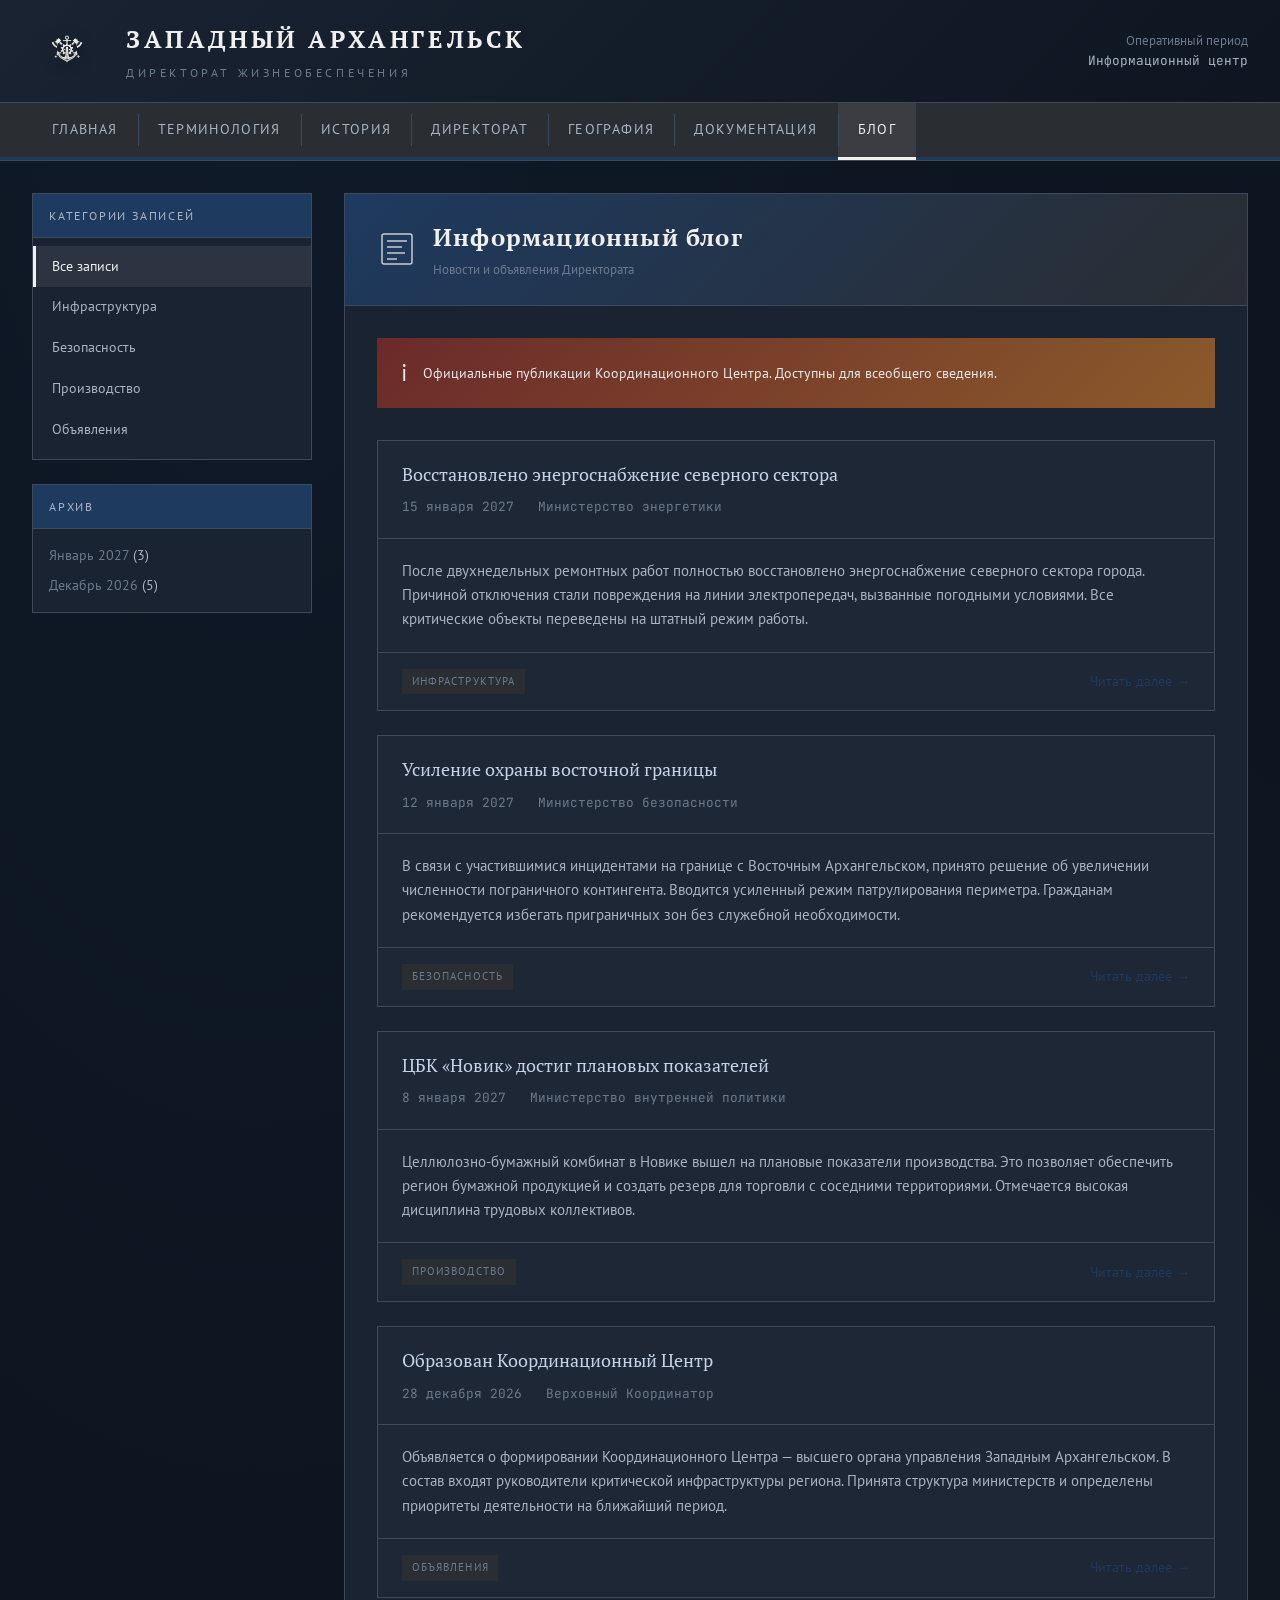
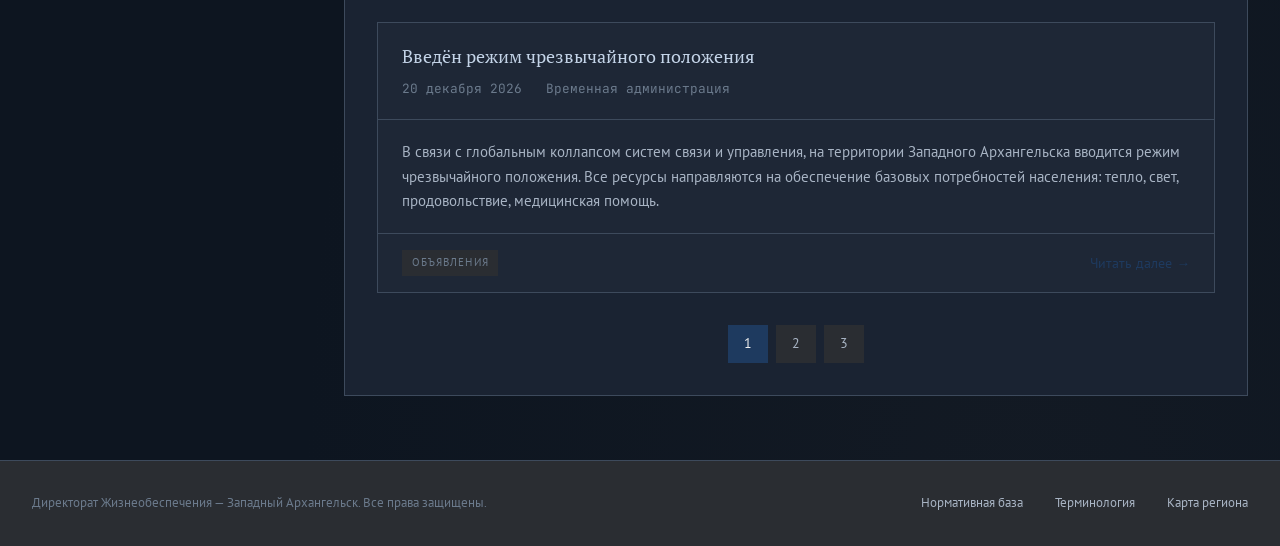
==== blog.html @ 5dd46bef "Add initial blog.html file with structure and content This file contains the complete HTML structure" ====
<!DOCTYPE html>
<html lang="ru">
<head>
    <meta charset="UTF-8">
    <meta name="viewport" content="width=device-width, initial-scale=1.0">
    <title>Блог — Директорат Жизнеобеспечения</title>
    <link rel="stylesheet" href="style.css">
</head>
<body>
    <header class="header">
        <div class="header-top">
            <div class="logo-section">
                <img src="emblem.png" alt="Герб Западного Архангельска" class="emblem" onerror="this.outerHTML='<div class=\'emblem-placeholder\'>Герб ЗА</div>'">
                <div class="title-section">
                    <h1 class="main-title">Западный Архангельск</h1>
                    <span class="subtitle">Директорат Жизнеобеспечения</span>
                </div>
            </div>
            <div class="header-meta">
                <div>Оперативный период</div>
                <div class="date">Информационный центр</div>
            </div>
        </div>
        <nav class="main-nav">
            <div class="nav-container">
                <a href="index.html" class="nav-item">Главная</a>
                <a href="terms.html" class="nav-item">Терминология</a>
                <a href="history.html" class="nav-item">История</a>
                <a href="directorate.html" class="nav-item">Директорат</a>
                <a href="geography.html" class="nav-item">География</a>
                <a href="documents.html" class="nav-item">Документация</a>
                <a href="blog.html" class="nav-item active">Блог</a>
            </div>
        </nav>
    </header>

    <main class="main-content">
        <aside class="sidebar">
            <div class="sidebar-section">
                <div class="sidebar-header">Категории записей</div>
                <div class="sidebar-content">
                    <a href="#" class="sidebar-link active">Все записи</a>
                    <a href="#" class="sidebar-link">Инфраструктура</a>
                    <a href="#" class="sidebar-link">Безопасность</a>
                    <a href="#" class="sidebar-link">Производство</a>
                    <a href="#" class="sidebar-link">Объявления</a>
                </div>
            </div>
            
            <div class="sidebar-section">
                <div class="sidebar-header">Архив</div>
                <div class="sidebar-content" style="padding: 1rem;">
                    <div style="font-size: 0.85rem; color: var(--text-muted);">
                        <p>Январь 2027 <span style="color: var(--text-secondary);">(3)</span></p>
                        <p style="margin-top: 0.5rem;">Декабрь 2026 <span style="color: var(--text-secondary);">(5)</span></p>
                    </div>
                </div>
            </div>
        </aside>

        <div class="content-area">
            <div class="content-header">
                <svg class="content-icon" viewBox="0 0 40 40" fill="none" stroke="#f0f0f0">
                    <rect x="5" y="5" width="30" height="30" rx="2" stroke-width="1.5"/>
                    <path d="M10 12 L30 12 M10 18 L25 18 M10 24 L28 24 M10 30 L20 30" stroke-width="1.5"/>
                </svg>
                <div>
                    <h1 class="content-title">Информационный блог</h1>
                    <div class="content-subtitle">Новости и объявления Директората</div>
                </div>
            </div>
            
            <div class="content-body">
                <div class="warning-banner" style="margin-bottom: 2rem;">
                    <span class="warning-icon">i</span>
                    <span class="warning-text">Официальные публикации Координационного Центра. Доступны для всеобщего сведения.</span>
                </div>

                <!-- Blog Post 1 -->
                <article class="blog-post">
                    <div class="blog-post-header">
                        <a href="#" class="blog-post-title">Восстановлено энергоснабжение северного сектора</a>
                        <div class="blog-post-meta">
                            <span>15 января 2027</span>
                            <span>Министерство энергетики</span>
                        </div>
                    </div>
                    <div class="blog-post-body">
                        После двухнедельных ремонтных работ полностью восстановлено энергоснабжение северного сектора города. Причиной отключения стали повреждения на линии электропередач, вызванные погодными условиями. Все критические объекты переведены на штатный режим работы.
                    </div>
                    <div class="blog-post-footer">
                        <span class="blog-tag">Инфраструктура</span>
                        <a href="#" class="read-more">Читать далее →</a>
                    </div>
                </article>

                <!-- Blog Post 2 -->
                <article class="blog-post">
                    <div class="blog-post-header">
                        <a href="#" class="blog-post-title">Усиление охраны восточной границы</a>
                        <div class="blog-post-meta">
                            <span>12 января 2027</span>
                            <span>Министерство безопасности</span>
                        </div>
                    </div>
                    <div class="blog-post-body">
                        В связи с участившимися инцидентами на границе с Восточным Архангельском, принято решение об увеличении численности пограничного контингента. Вводится усиленный режим патрулирования периметра. Гражданам рекомендуется избегать приграничных зон без служебной необходимости.
                    </div>
                    <div class="blog-post-footer">
                        <span class="blog-tag">Безопасность</span>
                        <a href="#" class="read-more">Читать далее →</a>
                    </div>
                </article>

                <!-- Blog Post 3 -->
                <article class="blog-post">
                    <div class="blog-post-header">
                        <a href="#" class="blog-post-title">ЦБК «Новик» достиг плановых показателей</a>
                        <div class="blog-post-meta">
                            <span>8 января 2027</span>
                            <span>Министерство внутренней политики</span>
                        </div>
                    </div>
                    <div class="blog-post-body">
                        Целлюлозно-бумажный комбинат в Новике вышел на плановые показатели производства. Это позволяет обеспечить регион бумажной продукцией и создать резерв для торговли с соседними территориями. Отмечается высокая дисциплина трудовых коллективов.
                    </div>
                    <div class="blog-post-footer">
                        <span class="blog-tag">Производство</span>
                        <a href="#" class="read-more">Читать далее →</a>
                    </div>
                </article>

                <!-- Blog Post 4 -->
                <article class="blog-post">
                    <div class="blog-post-header">
                        <a href="#" class="blog-post-title">Образован Координационный Центр</a>
                        <div class="blog-post-meta">
                            <span>28 декабря 2026</span>
                            <span>Верховный Координатор</span>
                        </div>
                    </div>
                    <div class="blog-post-body">
                        Объявляется о формировании Координационного Центра — высшего органа управления Западным Архангельском. В состав входят руководители критической инфраструктуры региона. Принята структура министерств и определены приоритеты деятельности на ближайший период.
                    </div>
                    <div class="blog-post-footer">
                        <span class="blog-tag">Объявления</span>
                        <a href="#" class="read-more">Читать далее →</a>
                    </div>
                </article>

                <!-- Blog Post 5 -->
                <article class="blog-post">
                    <div class="blog-post-header">
                        <a href="#" class="blog-post-title">Введён режим чрезвычайного положения</a>
                        <div class="blog-post-meta">
                            <span>20 декабря 2026</span>
                            <span>Временная администрация</span>
                        </div>
                    </div>
                    <div class="blog-post-body">
                        В связи с глобальным коллапсом систем связи и управления, на территории Западного Архангельска вводится режим чрезвычайного положения. Все ресурсы направляются на обеспечение базовых потребностей населения: тепло, свет, продовольствие, медицинская помощь.
                    </div>
                    <div class="blog-post-footer">
                        <span class="blog-tag">Объявления</span>
                        <a href="#" class="read-more">Читать далее →</a>
                    </div>
                </article>

                <!-- Pagination -->
                <div style="display: flex; justify-content: center; gap: 0.5rem; margin-top: 2rem;">
                    <span style="padding: 0.5rem 1rem; background: var(--accent-blue); color: var(--white); font-size: 0.85rem;">1</span>
                    <a href="#" style="padding: 0.5rem 1rem; background: var(--accent-graphite); color: var(--text-secondary); text-decoration: none; font-size: 0.85rem;">2</a>
                    <a href="#" style="padding: 0.5rem 1rem; background: var(--accent-graphite); color: var(--text-secondary); text-decoration: none; font-size: 0.85rem;">3</a>
                </div>
            </div>
        </div>
    </main>

    <footer class="footer">
        <div class="footer-content">
            <div class="footer-text">
                Директорат Жизнеобеспечения — Западный Архангельск. Все права защищены.
            </div>
            <div class="footer-links">
                <a href="documents.html" class="footer-link">Нормативная база</a>
                <a href="terms.html" class="footer-link">Терминология</a>
                <a href="geography.html" class="footer-link">Карта региона</a>
            </div>
        </div>
    </footer>
</body>
</html>
---- style.css ----
@import url('https://fonts.googleapis.com/css2?family=PT+Serif:wght@400;700&family=PT+Sans:wght@400;700&family=JetBrains+Mono:wght@400;500&display=swap');

:root {
    --primary-dark: #0d1520;
    --secondary-dark: #1a2332;
    --accent-blue: #1e3a5f;
    --accent-graphite: #2a2d32;
    --border-color: #3d4a5c;
    --text-primary: #e8e8e8;
    --text-secondary: #a8b4c4;
    --text-muted: #6b7a8c;
    --highlight: #c4d4e8;
    --warning: #8b5a2b;
    --danger: #6b2a2a;
    --success: #2a5a3a;
    --white: #f0f0f0;
    --paper: #d8d4c8;
    --paper-dark: #b8b4a8;
}

* {
    margin: 0;
    padding: 0;
    box-sizing: border-box;
}

html {
    scroll-behavior: smooth;
}

body {
    font-family: 'PT Sans', sans-serif;
    background: var(--primary-dark);
    color: var(--text-primary);
    min-height: 100vh;
    line-height: 1.6;
    background-image: 
        radial-gradient(ellipse at 20% 0%, rgba(30, 58, 95, 0.15) 0%, transparent 50%),
        radial-gradient(ellipse at 80% 100%, rgba(42, 45, 50, 0.2) 0%, transparent 50%);
}

/* HEADER */
.header {
    background: linear-gradient(135deg, var(--secondary-dark) 0%, var(--primary-dark) 100%);
    border-bottom: 1px solid var(--border-color);
    position: sticky;
    top: 0;
    z-index: 100;
    backdrop-filter: blur(10px);
}

.header-top {
    display: flex;
    align-items: center;
    justify-content: space-between;
    padding: 1rem 2rem;
    max-width: 1400px;
    margin: 0 auto;
}

.logo-section {
    display: flex;
    align-items: center;
    gap: 1.5rem;
}

.emblem {
    width: 70px;
    height: 70px;
    object-fit: contain;
    filter: drop-shadow(0 2px 8px rgba(0,0,0,0.3));
}

.title-section {
    display: flex;
    flex-direction: column;
}

.main-title {
    font-family: 'PT Serif', serif;
    font-size: 1.5rem;
    font-weight: 700;
    color: var(--white);
    letter-spacing: 0.15em;
    text-transform: uppercase;
}

.subtitle {
    font-size: 0.75rem;
    color: var(--text-muted);
    letter-spacing: 0.3em;
    text-transform: uppercase;
    margin-top: 0.25rem;
}

.header-meta {
    text-align: right;
    font-size: 0.8rem;
    color: var(--text-muted);
}

.header-meta .date {
    color: var(--text-secondary);
    font-family: 'JetBrains Mono', monospace;
}

/* NAVIGATION */
.main-nav {
    background: var(--accent-graphite);
    border-top: 1px solid var(--border-color);
    border-bottom: 3px solid var(--accent-blue);
}

.nav-container {
    max-width: 1400px;
    margin: 0 auto;
    display: flex;
    padding: 0 2rem;
    flex-wrap: wrap;
}

.nav-item {
    padding: 1rem 1.25rem;
    color: var(--text-secondary);
    text-decoration: none;
    font-size: 0.85rem;
    letter-spacing: 0.1em;
    text-transform: uppercase;
    transition: all 0.3s ease;
    border-bottom: 3px solid transparent;
    margin-bottom: -3px;
    position: relative;
}

.nav-item:hover {
    color: var(--white);
    background: rgba(255,255,255,0.05);
}

.nav-item.active {
    color: var(--white);
    border-bottom-color: var(--white);
    background: rgba(255,255,255,0.08);
}

.nav-item::before {
    content: '';
    position: absolute;
    left: 0;
    top: 50%;
    transform: translateY(-50%);
    width: 1px;
    height: 60%;
    background: var(--border-color);
}

.nav-item:first-child::before {
    display: none;
}

/* MAIN CONTENT */
.main-content {
    max-width: 1400px;
    margin: 0 auto;
    padding: 2rem;
    display: grid;
    grid-template-columns: 280px 1fr;
    gap: 2rem;
    min-height: calc(100vh - 200px);
}

/* SIDEBAR */
.sidebar {
    position: sticky;
    top: 140px;
    height: fit-content;
}

.sidebar-section {
    background: var(--secondary-dark);
    border: 1px solid var(--border-color);
    margin-bottom: 1.5rem;
}

.sidebar-header {
    background: var(--accent-blue);
    padding: 0.75rem 1rem;
    font-size: 0.75rem;
    letter-spacing: 0.15em;
    text-transform: uppercase;
    color: var(--text-secondary);
    border-bottom: 1px solid var(--border-color);
}

.sidebar-content {
    padding: 0.5rem 0;
}

.sidebar-link {
    display: block;
    padding: 0.6rem 1rem;
    color: var(--text-secondary);
    text-decoration: none;
    font-size: 0.85rem;
    transition: all 0.2s ease;
    border-left: 3px solid transparent;
}

.sidebar-link:hover {
    background: rgba(255,255,255,0.05);
    color: var(--white);
    border-left-color: var(--accent-blue);
}

.sidebar-link.active {
    background: rgba(255,255,255,0.08);
    color: var(--white);
    border-left-color: var(--white);
}

/* FLAG DISPLAY */
.flag-display {
    padding: 1.5rem;
    text-align: center;
}

.flag-svg {
    width: 100%;
    max-width: 200px;
    border: 1px solid var(--border-color);
    box-shadow: 0 4px 20px rgba(0,0,0,0.3);
}

.flag-caption {
    font-size: 0.75rem;
    color: var(--text-muted);
    margin-top: 0.75rem;
    font-style: italic;
}

/* CONTENT AREA */
.content-area {
    background: var(--secondary-dark);
    border: 1px solid var(--border-color);
}

.content-header {
    background: linear-gradient(135deg, var(--accent-blue) 0%, var(--accent-graphite) 100%);
    padding: 1.5rem 2rem;
    border-bottom: 1px solid var(--border-color);
    display: flex;
    align-items: center;
    gap: 1rem;
}

.content-icon {
    width: 40px;
    height: 40px;
    opacity: 0.8;
}

.content-title {
    font-family: 'PT Serif', serif;
    font-size: 1.5rem;
    font-weight: 700;
    color: var(--white);
    letter-spacing: 0.05em;
}

.content-subtitle {
    font-size: 0.8rem;
    color: var(--text-muted);
    margin-top: 0.25rem;
}

.content-body {
    padding: 2rem;
}

/* DOCUMENT STYLING */
.document {
    background: var(--paper);
    color: #1a1a1a;
    padding: 2rem;
    margin: 1.5rem 0;
    border-left: 4px solid var(--accent-blue);
    box-shadow: 0 2px 10px rgba(0,0,0,0.2);
    font-family: 'PT Serif', serif;
}

.document-header {
    text-align: center;
    border-bottom: 2px solid #333;
    padding-bottom: 1rem;
    margin-bottom: 1.5rem;
}

.document-type {
    font-size: 0.75rem;
    letter-spacing: 0.3em;
    text-transform: uppercase;
    color: #555;
}

.document-title {
    font-size: 1.25rem;
    font-weight: 700;
    margin-top: 0.5rem;
    color: #111;
}

.document-meta {
    display: flex;
    justify-content: space-between;
    font-size: 0.8rem;
    color: #666;
    margin-top: 0.5rem;
    font-family: 'JetBrains Mono', monospace;
    flex-wrap: wrap;
    gap: 0.5rem;
}

/* INFO BOXES */
.info-box {
    background: var(--accent-graphite);
    border: 1px solid var(--border-color);
    margin: 1.5rem 0;
}

.info-box-header {
    background: rgba(255,255,255,0.05);
    padding: 0.75rem 1rem;
    border-bottom: 1px solid var(--border-color);
    font-weight: 700;
    font-size: 0.9rem;
    color: var(--highlight);
}

.info-box-content {
    padding: 1rem;
}

.info-row {
    display: flex;
    padding: 0.5rem 0;
    border-bottom: 1px solid rgba(255,255,255,0.05);
}

.info-row:last-child {
    border-bottom: none;
}

.info-label {
    width: 180px;
    color: var(--text-muted);
    font-size: 0.85rem;
    flex-shrink: 0;
}

.info-value {
    color: var(--text-primary);
    font-size: 0.85rem;
}

/* TERMS */
.term-block {
    margin: 1.5rem 0;
    padding: 1.5rem;
    background: rgba(255,255,255,0.02);
    border-left: 4px solid var(--accent-blue);
}

.term-title {
    font-family: 'PT Serif', serif;
    font-size: 1.1rem;
    font-weight: 700;
    color: var(--highlight);
    margin-bottom: 0.5rem;
}

.term-abbreviation {
    display: inline-block;
    background: var(--accent-blue);
    color: var(--white);
    padding: 0.2rem 0.5rem;
    font-family: 'JetBrains Mono', monospace;
    font-size: 0.8rem;
    margin-right: 0.5rem;
}

.term-definition {
    color: var(--text-secondary);
    font-size: 0.95rem;
}

/* LISTS */
.styled-list {
    list-style: none;
    padding: 0;
}

.styled-list li {
    padding: 0.75rem 0;
    padding-left: 1.5rem;
    position: relative;
    border-bottom: 1px solid rgba(255,255,255,0.05);
}

.styled-list li:last-child {
    border-bottom: none;
}

.styled-list li::before {
    content: '';
    position: absolute;
    left: 0;
    top: 1.1rem;
    width: 6px;
    height: 6px;
    background: var(--accent-blue);
}

.styled-list li:hover {
    background: rgba(255,255,255,0.02);
}

/* TAGS */
.tag {
    display: inline-block;
    background: var(--accent-blue);
    color: var(--text-secondary);
    padding: 0.25rem 0.75rem;
    font-size: 0.75rem;
    letter-spacing: 0.1em;
    text-transform: uppercase;
    margin-right: 0.5rem;
    margin-bottom: 0.5rem;
}

.tag.warning {
    background: var(--warning);
}

.tag.danger {
    background: var(--danger);
}

.tag.success {
    background: var(--success);
}

/* SECTIONS */
.section {
    margin: 2rem 0;
}

.section-title {
    font-family: 'PT Serif', serif;
    font-size: 1.2rem;
    color: var(--highlight);
    padding-bottom: 0.5rem;
    margin-bottom: 1rem;
    border-bottom: 1px solid var(--border-color);
}

/* QUOTES */
.blockquote {
    border-left: 3px solid var(--accent-blue);
    padding: 1rem 1.5rem;
    margin: 1.5rem 0;
    background: rgba(255,255,255,0.02);
    font-style: italic;
    color: var(--text-secondary);
}

/* HIERARCHY DIAGRAM */
.hierarchy {
    background: var(--primary-dark);
    padding: 1.5rem;
    margin: 1.5rem 0;
    border: 1px solid var(--border-color);
}

.hierarchy-level {
    display: flex;
    align-items: center;
    gap: 0.5rem;
    padding: 0.5rem 0;
}

.hierarchy-item {
    background: var(--accent-blue);
    color: var(--white);
    padding: 0.5rem 1rem;
    font-size: 0.85rem;
}

.hierarchy-arrow {
    color: var(--text-muted);
    font-size: 1.2rem;
}

/* FOOTER */
.footer {
    background: var(--accent-graphite);
    border-top: 1px solid var(--border-color);
    padding: 2rem;
    margin-top: 2rem;
}

.footer-content {
    max-width: 1400px;
    margin: 0 auto;
    display: flex;
    justify-content: space-between;
    align-items: center;
    flex-wrap: wrap;
    gap: 1rem;
}

.footer-text {
    font-size: 0.8rem;
    color: var(--text-muted);
}

.footer-links {
    display: flex;
    gap: 2rem;
    flex-wrap: wrap;
}

.footer-link {
    color: var(--text-secondary);
    text-decoration: none;
    font-size: 0.8rem;
    transition: color 0.2s ease;
}

.footer-link:hover {
    color: var(--white);
}

/* BLOG STYLES */
.blog-post {
    background: rgba(255,255,255,0.02);
    border: 1px solid var(--border-color);
    margin-bottom: 1.5rem;
    transition: all 0.3s ease;
}

.blog-post:hover {
    border-color: var(--accent-blue);
    background: rgba(255,255,255,0.03);
}

.blog-post-header {
    padding: 1.25rem 1.5rem;
    border-bottom: 1px solid var(--border-color);
}

.blog-post-title {
    font-family: 'PT Serif', serif;
    font-size: 1.1rem;
    color: var(--highlight);
    text-decoration: none;
    display: block;
    transition: color 0.2s ease;
}

.blog-post-title:hover {
    color: var(--white);
}

.blog-post-meta {
    display: flex;
    gap: 1.5rem;
    margin-top: 0.5rem;
    font-size: 0.8rem;
    color: var(--text-muted);
    font-family: 'JetBrains Mono', monospace;
}

.blog-post-body {
    padding: 1.25rem 1.5rem;
    color: var(--text-secondary);
    font-size: 0.95rem;
}

.blog-post-footer {
    padding: 1rem 1.5rem;
    border-top: 1px solid var(--border-color);
    display: flex;
    justify-content: space-between;
    align-items: center;
}

.blog-tag {
    background: var(--accent-graphite);
    color: var(--text-muted);
    padding: 0.25rem 0.6rem;
    font-size: 0.7rem;
    letter-spacing: 0.1em;
    text-transform: uppercase;
}

.read-more {
    color: var(--accent-blue);
    text-decoration: none;
    font-size: 0.85rem;
    transition: color 0.2s ease;
}

.read-more:hover {
    color: var(--white);
}

/* RESPONSIVE */
@media (max-width: 1024px) {
    .main-content {
        grid-template-columns: 1fr;
    }
    
    .sidebar {
        position: static;
        display: grid;
        grid-template-columns: repeat(auto-fit, minmax(250px, 1fr));
        gap: 1rem;
    }
    
    .sidebar-section {
        margin-bottom: 0;
    }
}

@media (max-width: 768px) {
    .header-top {
        flex-direction: column;
        gap: 1rem;
        text-align: center;
    }
    
    .header-meta {
        text-align: center;
    }
    
    .nav-container {
        justify-content: center;
    }
    
    .nav-item {
        padding: 0.75rem 0.9rem;
        font-size: 0.75rem;
    }
    
    .nav-item::before {
        display: none;
    }
    
    .main-content {
        padding: 1rem;
    }
    
    .content-body {
        padding: 1rem;
    }
    
    .footer-content {
        flex-direction: column;
        text-align: center;
    }
    
    .info-row {
        flex-direction: column;
        gap: 0.25rem;
    }
    
    .info-label {
        width: auto;
    }
}

/* ANIMATIONS */
@keyframes fadeIn {
    from { opacity: 0; transform: translateY(10px); }
    to { opacity: 1; transform: translateY(0); }
}

.content-area {
    animation: fadeIn 0.4s ease-out;
}

/* SCROLLBAR */
::-webkit-scrollbar {
    width: 8px;
}

::-webkit-scrollbar-track {
    background: var(--primary-dark);
}

::-webkit-scrollbar-thumb {
    background: var(--border-color);
    border-radius: 4px;
}

::-webkit-scrollbar-thumb:hover {
    background: var(--accent-blue);
}

/* TABLE STYLES */
.data-table {
    width: 100%;
    border-collapse: collapse;
    margin: 1.5rem 0;
}

.data-table th,
.data-table td {
    padding: 0.75rem 1rem;
    text-align: left;
    border-bottom: 1px solid var(--border-color);
}

.data-table th {
    background: var(--accent-blue);
    color: var(--text-secondary);
    font-size: 0.8rem;
    letter-spacing: 0.1em;
    text-transform: uppercase;
}

.data-table tr:hover td {
    background: rgba(255,255,255,0.02);
}

/* WARNING BANNER */
.warning-banner {
    background: linear-gradient(135deg, var(--danger) 0%, var(--warning) 100%);
    padding: 1rem 1.5rem;
    display: flex;
    align-items: center;
    gap: 1rem;
    margin-bottom: 1.5rem;
}

.warning-icon {
    font-size: 1.5rem;
}

.warning-text {
    font-size: 0.9rem;
    font-weight: 500;
}

/* STATUS INDICATORS */
.status {
    display: inline-flex;
    align-items: center;
    gap: 0.5rem;
}

.status-dot {
    width: 8px;
    height: 8px;
    border-radius: 50%;
    animation: pulse 2s infinite;
}

.status-dot.active {
    background: #4a9;
}

.status-dot.warning {
    background: #c84;
}

.status-dot.critical {
    background: #c44;
}

@keyframes pulse {
    0%, 100% { opacity: 1; }
    50% { opacity: 0.5; }
}

/* PLACEHOLDER FOR MISSING IMAGE */
.emblem-placeholder {
    width: 70px;
    height: 70px;
    background: var(--accent-graphite);
    border: 1px solid var(--border-color);
    display: flex;
    align-items: center;
    justify-content: center;
    color: var(--text-muted);
    font-size: 0.6rem;
    text-align: center;
    text-transform: uppercase;
    letter-spacing: 0.1em;
}
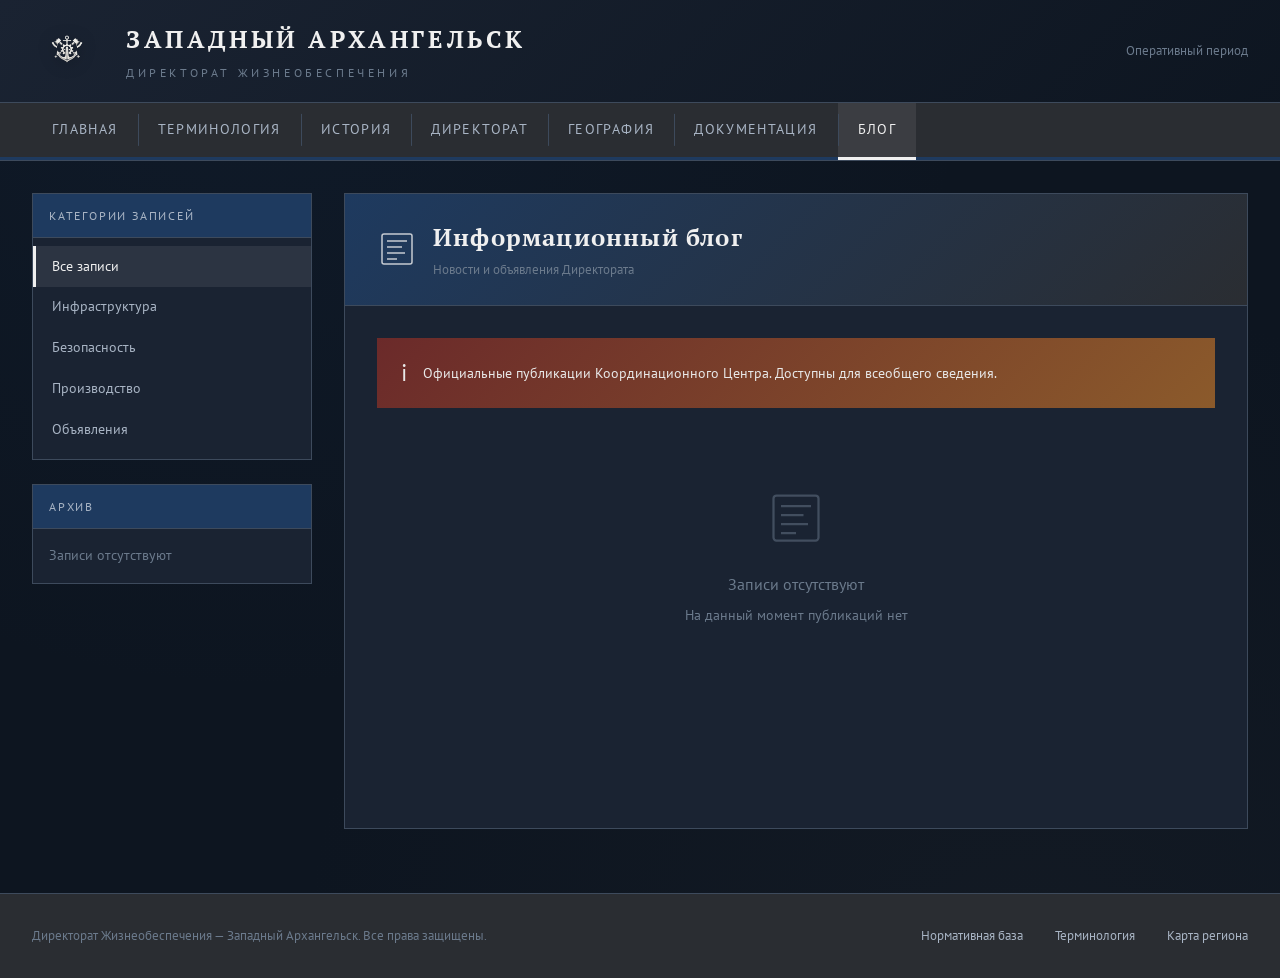
==== commit 407d5992: "Remove blog posts and update empty state message" ====
--- a/blog.html
+++ b/blog.html
@@ -18,7 +18,6 @@
             </div>
             <div class="header-meta">
                 <div>Оперативный период</div>
-                <div class="date">Информационный центр</div>
             </div>
         </div>
         <nav class="main-nav">
@@ -51,8 +50,7 @@
                 <div class="sidebar-header">Архив</div>
                 <div class="sidebar-content" style="padding: 1rem;">
                     <div style="font-size: 0.85rem; color: var(--text-muted);">
-                        <p>Январь 2027 <span style="color: var(--text-secondary);">(3)</span></p>
-                        <p style="margin-top: 0.5rem;">Декабрь 2026 <span style="color: var(--text-secondary);">(5)</span></p>
+                        <p>Записи отсутствуют</p>
                     </div>
                 </div>
             </div>
@@ -76,102 +74,48 @@
                     <span class="warning-text">Официальные публикации Координационного Центра. Доступны для всеобщего сведения.</span>
                 </div>
 
-                <!-- Blog Post 1 -->
+                <div style="text-align: center; padding: 3rem 1rem; color: var(--text-muted);">
+                    <svg width="60" height="60" viewBox="0 0 40 40" fill="none" stroke="currentColor" opacity="0.5" style="margin-bottom: 1rem;">
+                        <rect x="5" y="5" width="30" height="30" rx="2" stroke-width="1.5"/>
+                        <path d="M10 12 L30 12 M10 18 L25 18 M10 24 L28 24 M10 30 L20 30" stroke-width="1.5"/>
+                    </svg>
+                    <p style="font-size: 1rem;">Записи отсутствуют</p>
+                    <p style="font-size: 0.85rem; margin-top: 0.5rem;">На данный момент публикаций нет</p>
+                </div>
+
+                <!-- 
+                ╔══════════════════════════════════════════════════════════════╗
+                ║                    ШАБЛОН ПОСТА БЛОГА                         ║
+                ║  Скопируйте код ниже и вставьте перед комментарием шаблона    ║
+                ╚══════════════════════════════════════════════════════════════╝
+                
                 <article class="blog-post">
                     <div class="blog-post-header">
-                        <a href="#" class="blog-post-title">Восстановлено энергоснабжение северного сектора</a>
+                        <a href="post-NAME.html" class="blog-post-title">ЗАГОЛОВОК ПОСТА</a>
                         <div class="blog-post-meta">
-                            <span>15 января 2027</span>
-                            <span>Министерство энергетики</span>
+                            <span>ДАТА (например: 15 января 2027)</span>
+                            <span>АВТОР (например: Министерство внутренней политики)</span>
                         </div>
                     </div>
                     <div class="blog-post-body">
-                        После двухнедельных ремонтных работ полностью восстановлено энергоснабжение северного сектора города. Причиной отключения стали повреждения на линии электропередач, вызванные погодными условиями. Все критические объекты переведены на штатный режим работы.
+                        ТЕКСТ ПОСТА. Краткое описание или первые абзацы записи. 
+                        Рекомендуется 2-3 предложения для анонса.
                     </div>
                     <div class="blog-post-footer">
-                        <span class="blog-tag">Инфраструктура</span>
-                        <a href="#" class="read-more">Читать далее →</a>
+                        <span class="blog-tag">КАТЕГОРИЯ</span>
+                        <a href="post-NAME.html" class="read-more">Читать далее →</a>
                     </div>
                 </article>
+                
+                ════════════════════════════════════════════════════════════════
+                Категории для тегов:
+                - Инфраструктура
+                - Безопасность
+                - Производство
+                - Объявления
+                ════════════════════════════════════════════════════════════════
+                -->
 
-                <!-- Blog Post 2 -->
-                <article class="blog-post">
-                    <div class="blog-post-header">
-                        <a href="#" class="blog-post-title">Усиление охраны восточной границы</a>
-                        <div class="blog-post-meta">
-                            <span>12 января 2027</span>
-                            <span>Министерство безопасности</span>
-                        </div>
-                    </div>
-                    <div class="blog-post-body">
-                        В связи с участившимися инцидентами на границе с Восточным Архангельском, принято решение об увеличении численности пограничного контингента. Вводится усиленный режим патрулирования периметра. Гражданам рекомендуется избегать приграничных зон без служебной необходимости.
-                    </div>
-                    <div class="blog-post-footer">
-                        <span class="blog-tag">Безопасность</span>
-                        <a href="#" class="read-more">Читать далее →</a>
-                    </div>
-                </article>
-
-                <!-- Blog Post 3 -->
-                <article class="blog-post">
-                    <div class="blog-post-header">
-                        <a href="#" class="blog-post-title">ЦБК «Новик» достиг плановых показателей</a>
-                        <div class="blog-post-meta">
-                            <span>8 января 2027</span>
-                            <span>Министерство внутренней политики</span>
-                        </div>
-                    </div>
-                    <div class="blog-post-body">
-                        Целлюлозно-бумажный комбинат в Новике вышел на плановые показатели производства. Это позволяет обеспечить регион бумажной продукцией и создать резерв для торговли с соседними территориями. Отмечается высокая дисциплина трудовых коллективов.
-                    </div>
-                    <div class="blog-post-footer">
-                        <span class="blog-tag">Производство</span>
-                        <a href="#" class="read-more">Читать далее →</a>
-                    </div>
-                </article>
-
-                <!-- Blog Post 4 -->
-                <article class="blog-post">
-                    <div class="blog-post-header">
-                        <a href="#" class="blog-post-title">Образован Координационный Центр</a>
-                        <div class="blog-post-meta">
-                            <span>28 декабря 2026</span>
-                            <span>Верховный Координатор</span>
-                        </div>
-                    </div>
-                    <div class="blog-post-body">
-                        Объявляется о формировании Координационного Центра — высшего органа управления Западным Архангельском. В состав входят руководители критической инфраструктуры региона. Принята структура министерств и определены приоритеты деятельности на ближайший период.
-                    </div>
-                    <div class="blog-post-footer">
-                        <span class="blog-tag">Объявления</span>
-                        <a href="#" class="read-more">Читать далее →</a>
-                    </div>
-                </article>
-
-                <!-- Blog Post 5 -->
-                <article class="blog-post">
-                    <div class="blog-post-header">
-                        <a href="#" class="blog-post-title">Введён режим чрезвычайного положения</a>
-                        <div class="blog-post-meta">
-                            <span>20 декабря 2026</span>
-                            <span>Временная администрация</span>
-                        </div>
-                    </div>
-                    <div class="blog-post-body">
-                        В связи с глобальным коллапсом систем связи и управления, на территории Западного Архангельска вводится режим чрезвычайного положения. Все ресурсы направляются на обеспечение базовых потребностей населения: тепло, свет, продовольствие, медицинская помощь.
-                    </div>
-                    <div class="blog-post-footer">
-                        <span class="blog-tag">Объявления</span>
-                        <a href="#" class="read-more">Читать далее →</a>
-                    </div>
-                </article>
-
-                <!-- Pagination -->
-                <div style="display: flex; justify-content: center; gap: 0.5rem; margin-top: 2rem;">
-                    <span style="padding: 0.5rem 1rem; background: var(--accent-blue); color: var(--white); font-size: 0.85rem;">1</span>
-                    <a href="#" style="padding: 0.5rem 1rem; background: var(--accent-graphite); color: var(--text-secondary); text-decoration: none; font-size: 0.85rem;">2</a>
-                    <a href="#" style="padding: 0.5rem 1rem; background: var(--accent-graphite); color: var(--text-secondary); text-decoration: none; font-size: 0.85rem;">3</a>
-                </div>
             </div>
         </div>
     </main>
